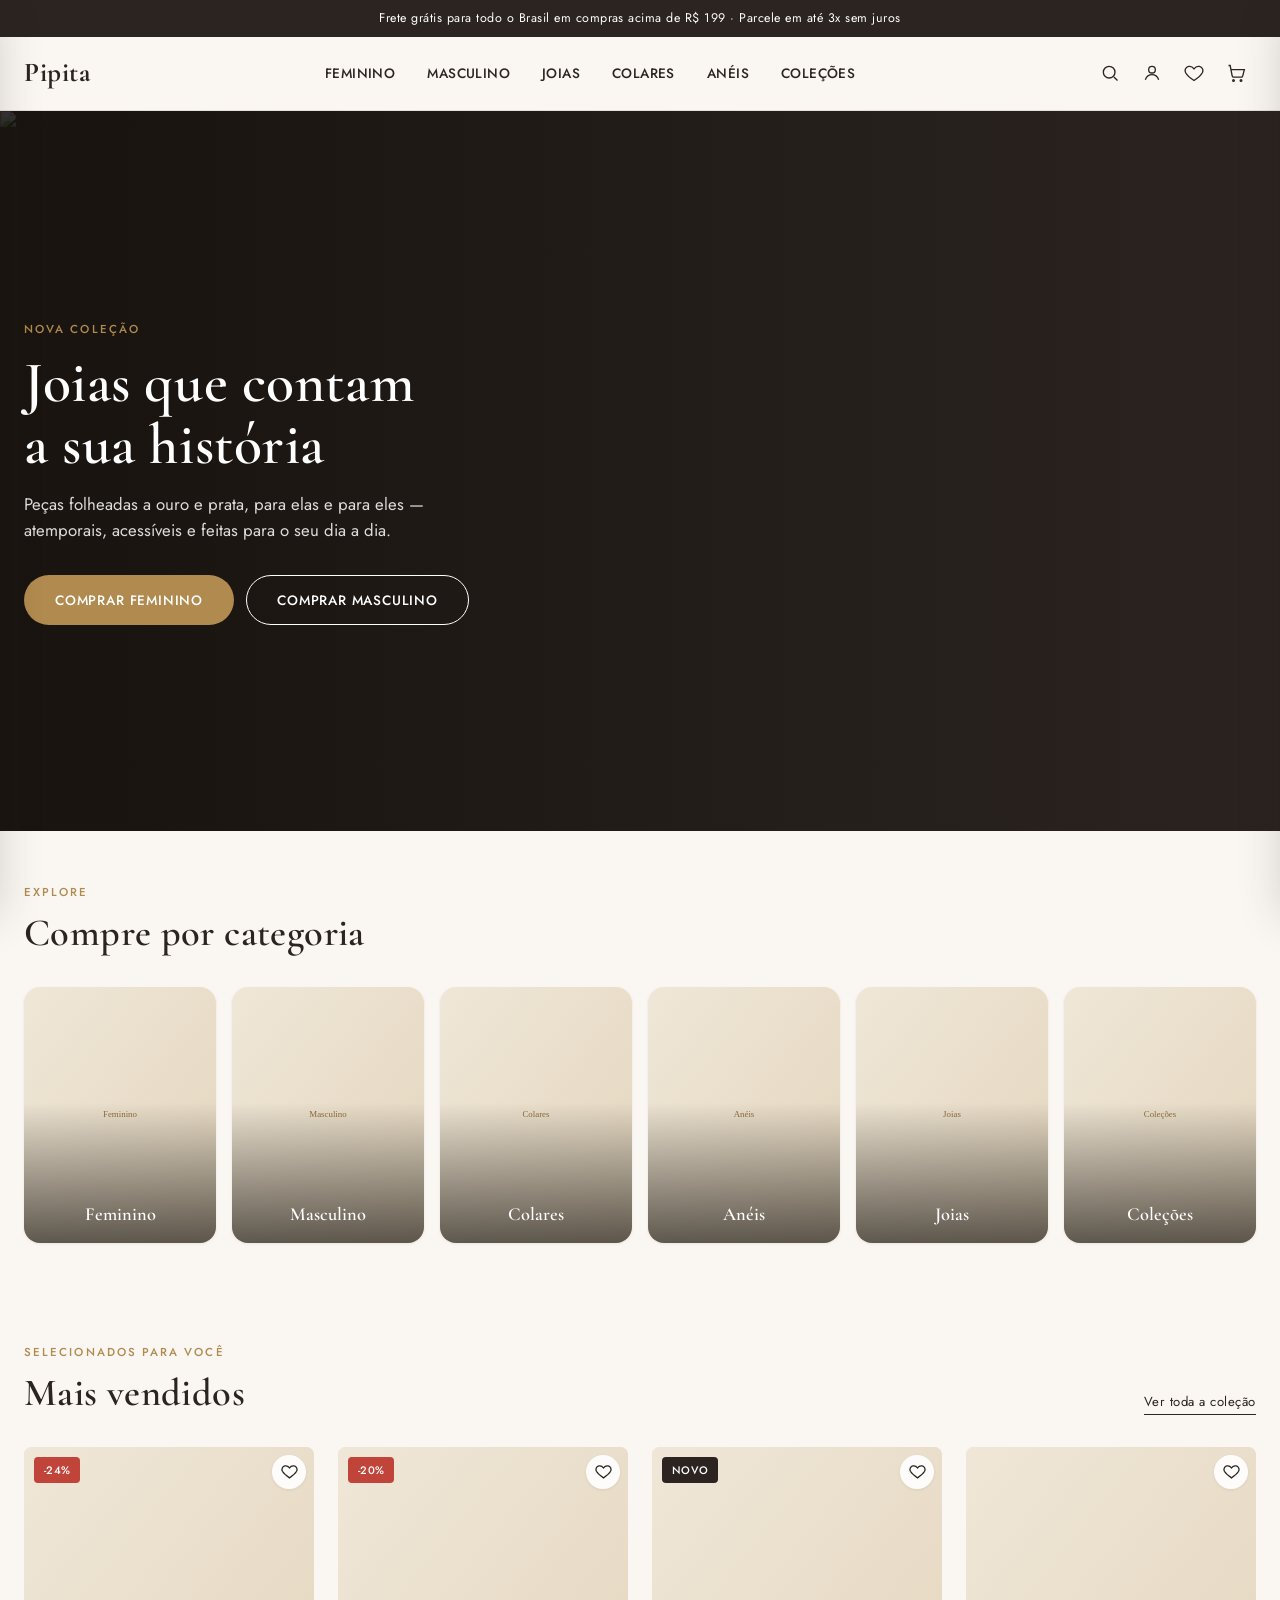
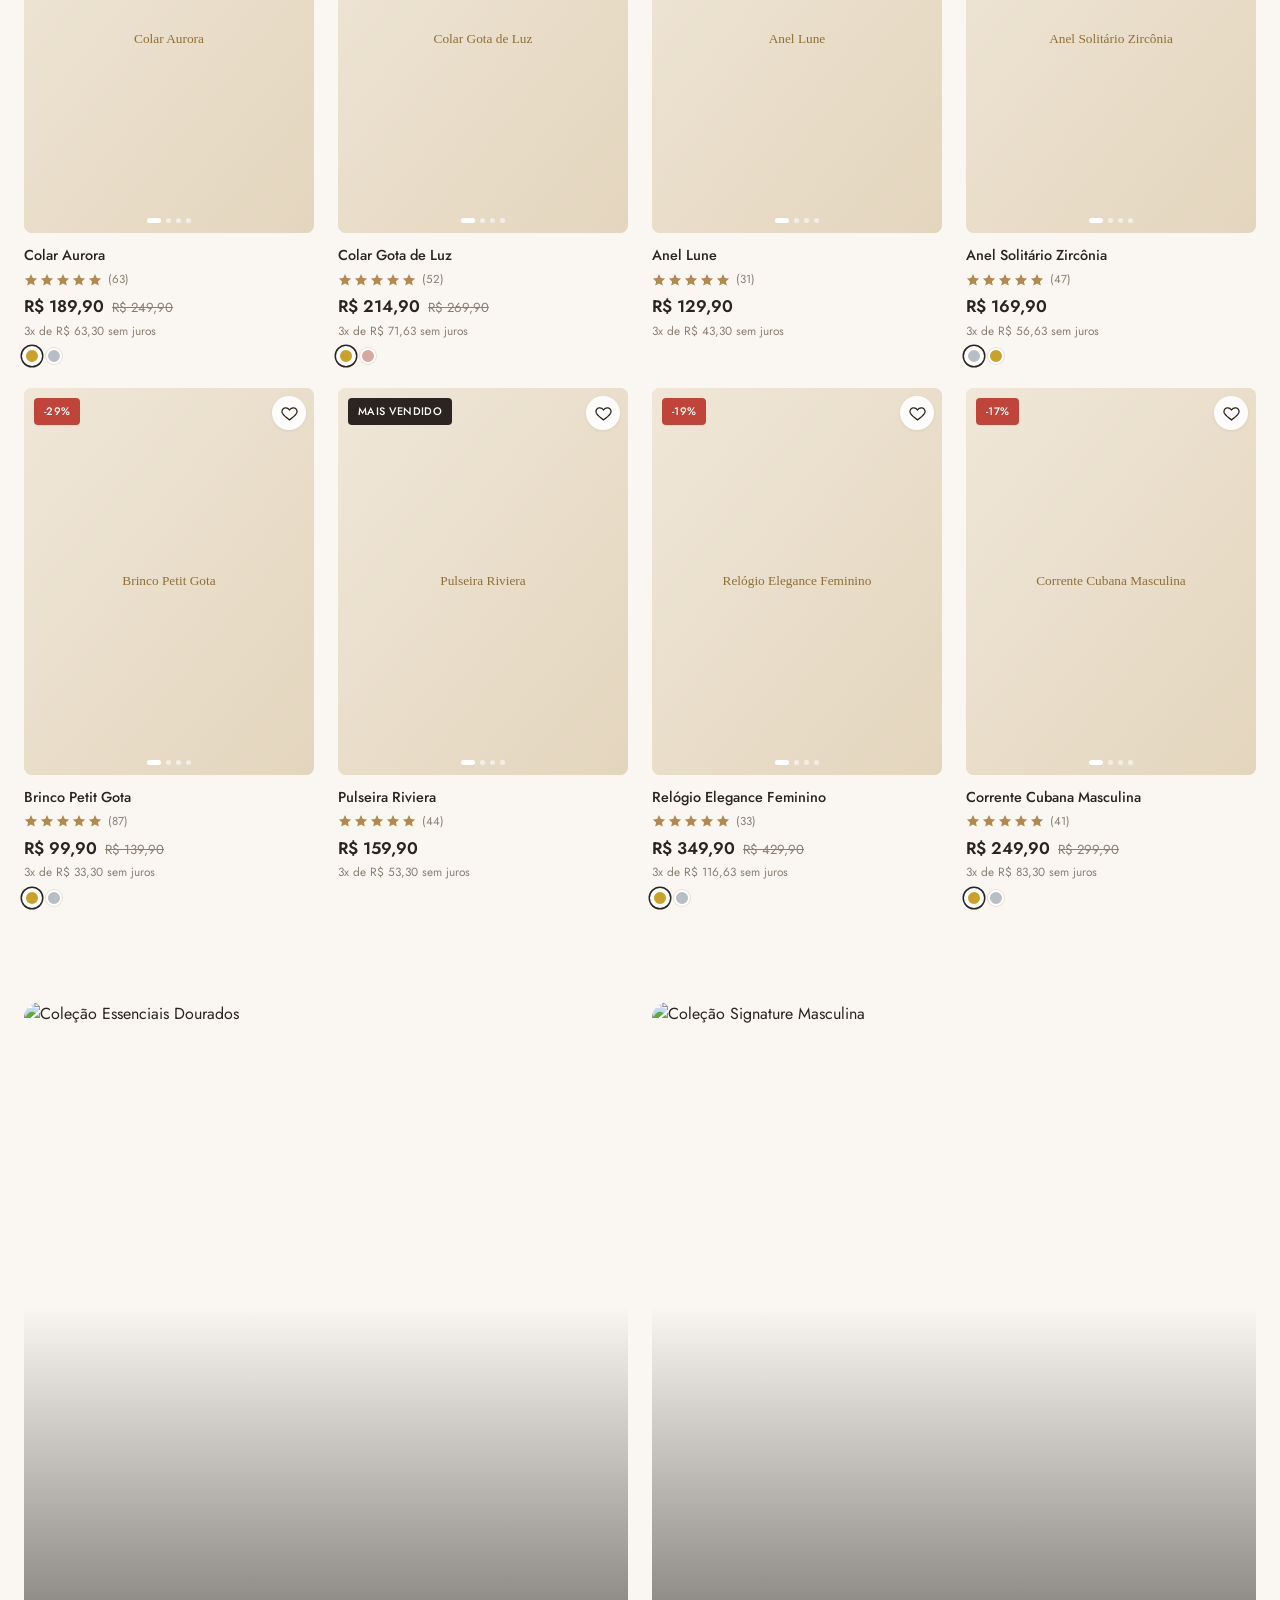
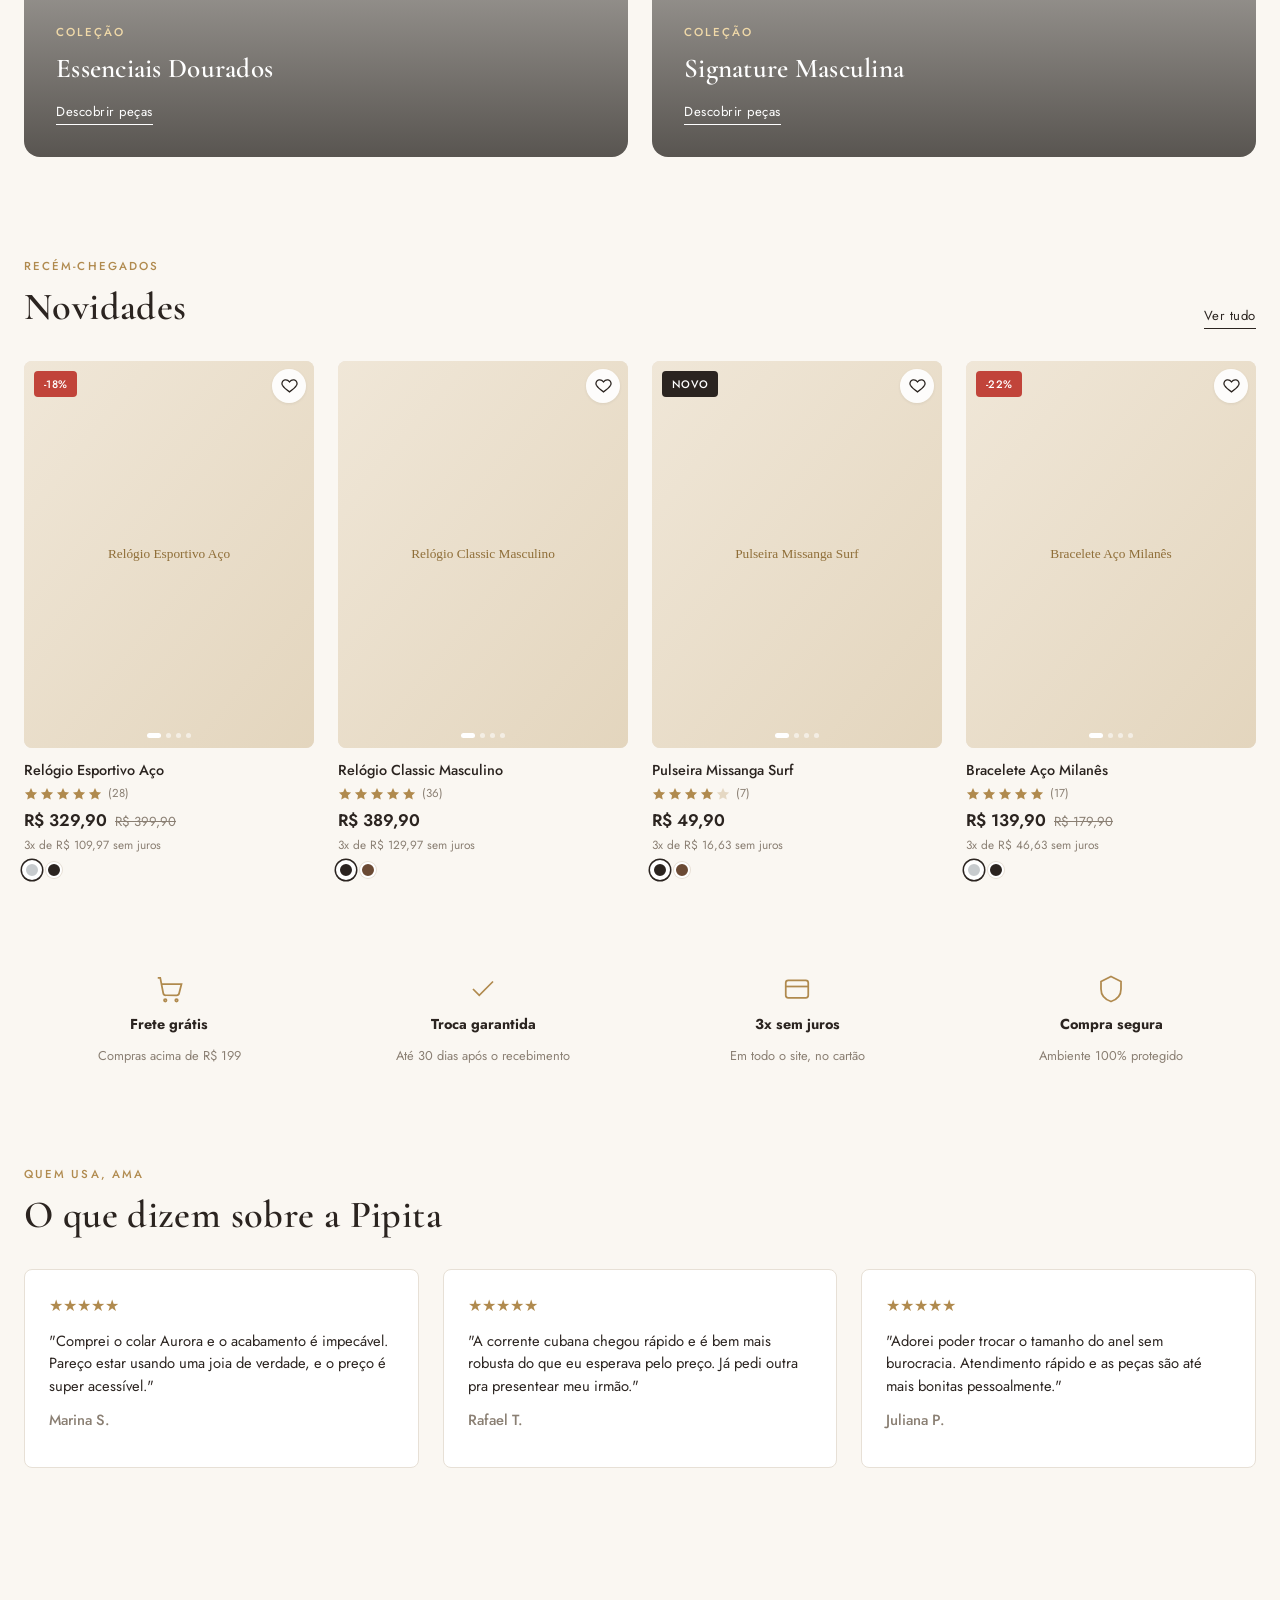
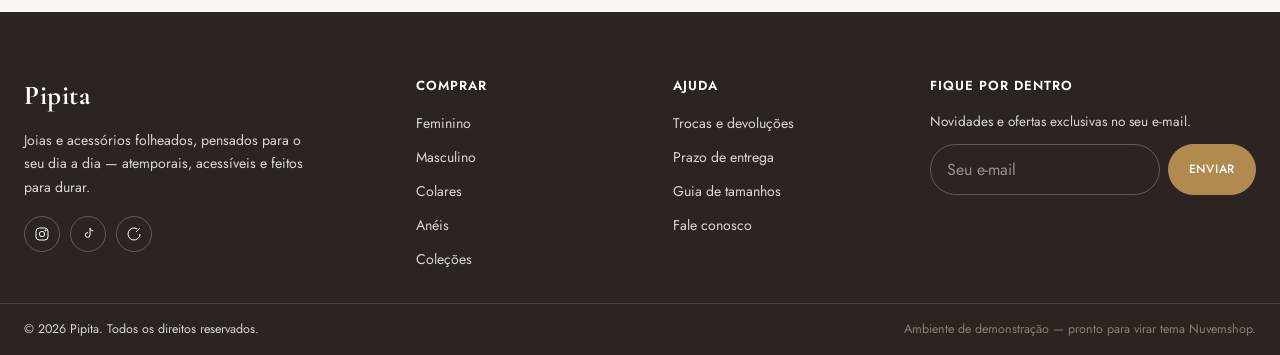
==== index.html @ d5a0c86f "primeiro commit" ====
<!DOCTYPE html>
<html lang="pt-BR">
<head>
<meta charset="UTF-8">
<meta name="viewport" content="width=device-width, initial-scale=1.0">
<title>Pipita — Joias e Acessórios</title>
<meta name="description" content="Joias e acessórios folheados para elas e para eles. Colares, anéis, brincos, pulseiras e relógios com frete grátis acima de R$199.">
<link rel="preconnect" href="https://fonts.googleapis.com">
<link rel="stylesheet" href="css/global.css">
<link rel="stylesheet" href="css/header.css">
<link rel="stylesheet" href="css/home.css">
<link rel="stylesheet" href="css/category.css">
<link rel="stylesheet" href="css/product.css">
<link rel="stylesheet" href="css/cart.css">
<link rel="stylesheet" href="css/account.css">
<link rel="stylesheet" href="css/responsive.css">
</head>
<body>
<a href="#main" class="skip-link">Pular para o conteúdo</a>
<div data-slot="header" id="siteHeaderSlot"></div>

<main id="main">

  <section class="hero">
    <div class="hero-bg">
      <img src="https://images.unsplash.com/photo-1515562141207-7a88fb7ce338?auto=format&fit=crop&w=1800&q=80" alt="Joias Pipita em destaque" onerror="handleImgError(this)">
    </div>
    <div class="container">
      <div class="hero-content reveal is-visible">
        <span class="eyebrow">Nova coleção</span>
        <h1>Joias que contam<br>a sua história</h1>
        <p>Peças folheadas a ouro e prata, para elas e para eles — atemporais, acessíveis e feitas para o seu dia a dia.</p>
        <div class="hero-actions">
          <a href="pages/categoria.html?gender=feminino" class="btn btn-gold">Comprar Feminino</a>
          <a href="pages/categoria.html?gender=masculino" class="btn btn-outline">Comprar Masculino</a>
        </div>
      </div>
    </div>
  </section>

  <section class="section-tight">
    <div class="container">
      <div class="section-head">
        <div>
          <span class="eyebrow">Explore</span>
          <h2>Compre por categoria</h2>
        </div>
      </div>
      <div class="cat-tiles" id="catTiles"></div>
    </div>
  </section>

  <section class="section-tight">
    <div class="container">
      <div class="section-head">
        <div>
          <span class="eyebrow">Selecionados para você</span>
          <h2>Mais vendidos</h2>
        </div>
        <a href="pages/categoria.html" class="link-arrow">Ver toda a coleção</a>
      </div>
      <div class="product-grid" id="bestSellersGrid"></div>
    </div>
  </section>

  <section class="section-tight">
    <div class="container">
      <div class="collection-split">
        <a class="collection-banner" href="pages/categoria.html?collection=essenciais-dourados">
          <img src="https://images.unsplash.com/photo-1599643478518-a784e5dc4c8f?auto=format&fit=crop&w=1000&q=80" alt="Coleção Essenciais Dourados" onerror="handleImgError(this)">
          <div class="collection-banner-content">
            <span class="eyebrow">Coleção</span>
            <h3>Essenciais Dourados</h3>
            <span class="link-arrow">Descobrir peças</span>
          </div>
        </a>
        <a class="collection-banner" href="pages/categoria.html?collection=signature-masculina">
          <img src="https://images.unsplash.com/photo-1524805444758-089113d48a6d?auto=format&fit=crop&w=1000&q=80" alt="Coleção Signature Masculina" onerror="handleImgError(this)">
          <div class="collection-banner-content">
            <span class="eyebrow">Coleção</span>
            <h3>Signature Masculina</h3>
            <span class="link-arrow">Descobrir peças</span>
          </div>
        </a>
      </div>
    </div>
  </section>

  <section class="section-tight">
    <div class="container">
      <div class="section-head">
        <div>
          <span class="eyebrow">Recém-chegados</span>
          <h2>Novidades</h2>
        </div>
        <a href="pages/categoria.html?sort=newest" class="link-arrow">Ver tudo</a>
      </div>
      <div class="product-grid" id="newArrivalsGrid"></div>
    </div>
  </section>

  <section class="section-tight">
    <div class="container">
      <ul class="trust-strip">
        <li>
          <svg viewBox="0 0 24 24"><path d="M3 3h2l2.4 12.4a2 2 0 0 0 2 1.6h8.7a2 2 0 0 0 2-1.6L22 8H6"/><circle cx="9" cy="21" r="1"/><circle cx="18" cy="21" r="1"/></svg>
          <strong>Frete grátis</strong><span>Compras acima de R$ 199</span>
        </li>
        <li>
          <svg viewBox="0 0 24 24"><path d="M4 12l5 5L20 6"/></svg>
          <strong>Troca garantida</strong><span>Até 30 dias após o recebimento</span>
        </li>
        <li>
          <svg viewBox="0 0 24 24"><rect x="3" y="5" width="18" height="14" rx="2"/><path d="M3 10h18"/></svg>
          <strong>3x sem juros</strong><span>Em todo o site, no cartão</span>
        </li>
        <li>
          <svg viewBox="0 0 24 24"><path d="M12 2l8 4v6c0 5-3.5 8.5-8 10-4.5-1.5-8-5-8-10V6z"/></svg>
          <strong>Compra segura</strong><span>Ambiente 100% protegido</span>
        </li>
      </ul>
    </div>
  </section>

  <section class="section-tight">
    <div class="container">
      <div class="section-head">
        <div>
          <span class="eyebrow">Quem usa, ama</span>
          <h2>O que dizem sobre a Pipita</h2>
        </div>
      </div>
      <div class="testimonials">
        <div class="testimonial-card">
          <span class="stars">★★★★★</span>
          <p>"Comprei o colar Aurora e o acabamento é impecável. Pareço estar usando uma joia de verdade, e o preço é super acessível."</p>
          <p class="testimonial-name">Marina S.</p>
        </div>
        <div class="testimonial-card">
          <span class="stars">★★★★★</span>
          <p>"A corrente cubana chegou rápido e é bem mais robusta do que eu esperava pelo preço. Já pedi outra pra presentear meu irmão."</p>
          <p class="testimonial-name">Rafael T.</p>
        </div>
        <div class="testimonial-card">
          <span class="stars">★★★★★</span>
          <p>"Adorei poder trocar o tamanho do anel sem burocracia. Atendimento rápido e as peças são até mais bonitas pessoalmente."</p>
          <p class="testimonial-name">Juliana P.</p>
        </div>
      </div>
    </div>
  </section>

</main>

<div data-slot="footer" id="siteFooterSlot"></div>

<script src="js/data.js"></script>
<script src="js/ui.js"></script>
<script src="js/favorites.js"></script>
<script src="js/cart.js"></script>
<script src="js/search.js"></script>
<script src="js/layout.js"></script>
<script>
  const catTilesData = [
    { label:"Feminino", href:"pages/categoria.html?gender=feminino", img: PRODUCTS.find(p=>p.gender==="feminino").images[0] },
    { label:"Masculino", href:"pages/categoria.html?gender=masculino", img: PRODUCTS.find(p=>p.gender==="masculino").images[0] },
    { label:"Colares", href:"pages/categoria.html?category=colares", img: PRODUCTS.find(p=>p.category==="colares").images[0] },
    { label:"Anéis", href:"pages/categoria.html?category=aneis", img: PRODUCTS.find(p=>p.category==="aneis").images[0] },
    { label:"Joias", href:"pages/categoria.html", img: PRODUCTS.find(p=>p.category==="brincos").images[0] },
    { label:"Coleções", href:"pages/categoria.html?view=colecoes", img: PRODUCTS.find(p=>p.category==="relogios").images[0] },
  ];
  document.getElementById("catTiles").innerHTML = catTilesData.map(c => `
    <a class="cat-tile reveal is-visible" href="${c.href}">
      ${imgTag(c.img, c.label)}
      <span>${c.label}</span>
    </a>`).join("");

  renderProductGrid(document.getElementById("bestSellersGrid"), PRODUCTS.filter(p=>p.featured).slice(0,8));
  renderProductGrid(document.getElementById("newArrivalsGrid"), sortProducts(PRODUCTS,"newest").slice(0,4));
</script>
</body>
</html>
---- css/global.css ----
/* ============================================
   PIPITA — GLOBAL DESIGN SYSTEM
   ============================================ */
@import url('https://fonts.googleapis.com/css2?family=Cormorant+Garamond:wght@500;600;700&family=Jost:wght@400;500;600&display=swap');

:root{
  /* Colors */
  --primary:#B08A4E;
  --primary-dark:#8F6E38;
  --secondary:#2B2420;
  --background:#FAF7F2;
  --surface:#FFFFFF;
  --text:#2B2420;
  --muted:#8A7F73;
  --border:#E7E0D6;
  --accent:#B08A4E;
  --error:#B3432B;
  --success:#4C7A5E;
  --sale:#C1443A;
  --overlay:rgba(20,16,12,.55);

  /* Typography */
  --font-display:'Cormorant Garamond', serif;
  --font-body:'Jost', sans-serif;

  /* Radius */
  --radius-sm:4px;
  --radius-md:8px;
  --radius-lg:16px;
  --radius-full:999px;

  /* Shadows */
  --shadow-sm:0 1px 3px rgba(43,36,32,.08);
  --shadow-md:0 6px 20px rgba(43,36,32,.10);
  --shadow-lg:0 16px 40px rgba(43,36,32,.18);

  /* Spacing */
  --space-1:4px;
  --space-2:8px;
  --space-3:12px;
  --space-4:16px;
  --space-5:24px;
  --space-6:32px;
  --space-7:48px;
  --space-8:64px;
  --space-9:96px;

  /* Transitions */
  --ease:cubic-bezier(.4,0,.2,1);
  --t-fast:.18s var(--ease);
  --t-med:.32s var(--ease);
  --t-slow:.5s var(--ease);

  /* Layout */
  --container:1280px;
  --header-h:112px;
  --z-header:100;
  --z-drawer:200;
  --z-modal:300;
  --z-toast:400;
}

*,*::before,*::after{box-sizing:border-box;}
html{scroll-behavior:smooth;}
@media (prefers-reduced-motion:reduce){
  html{scroll-behavior:auto;}
  *,*::before,*::as{animation-duration:.001ms!important;animation-iteration-count:1!important;transition-duration:.001ms!important;}
}

body{
  margin:0;
  font-family:var(--font-body);
  color:var(--text);
  background:var(--background);
  -webkit-font-smoothing:antialiased;
  line-height:1.5;
}

img{max-width:100%;display:block;}
a{color:inherit;text-decoration:none;}
ul{list-style:none;margin:0;padding:0;}
button{font-family:inherit;cursor:pointer;background:none;border:none;color:inherit;}
input,select,textarea{font-family:inherit;font-size:1rem;color:inherit;}

.container{
  width:100%;
  max-width:var(--container);
  margin:0 auto;
  padding:0 var(--space-5);
}

h1,h2,h3,h4{
  font-family:var(--font-display);
  font-weight:600;
  letter-spacing:.01em;
  margin:0;
  color:var(--secondary);
}
h1{font-size:clamp(2.2rem,4.5vw,3.6rem);line-height:1.08;}
h2{font-size:clamp(1.8rem,3vw,2.5rem);line-height:1.15;}
h3{font-size:1.4rem;}
p{margin:0;}

.eyebrow{
  font-family:var(--font-body);
  font-size:.72rem;
  letter-spacing:.18em;
  text-transform:uppercase;
  color:var(--primary);
  font-weight:500;
}

a:focus-visible,button:focus-visible,input:focus-visible,select:focus-visible{
  outline:2px solid var(--primary);
  outline-offset:2px;
  border-radius:var(--radius-sm);
}

/* Buttons */
.btn{
  display:inline-flex;align-items:center;justify-content:center;gap:var(--space-2);
  padding:14px 30px;font-size:.85rem;letter-spacing:.06em;text-transform:uppercase;font-weight:500;
  border-radius:var(--radius-full);
  transition:transform var(--t-fast),background var(--t-fast),color var(--t-fast),border-color var(--t-fast);
  white-space:nowrap;border:1px solid transparent;
}
.btn:active{transform:scale(.97);}
.btn-primary{background:var(--secondary);color:#fff;}
.btn-primary:hover{background:var(--primary-dark);}
.btn-outline{background:transparent;border-color:var(--secondary);color:var(--secondary);}
.btn-outline:hover{background:var(--secondary);color:#fff;}
.btn-gold{background:var(--primary);color:#fff;}
.btn-gold:hover{background:var(--primary-dark);}
.btn-block{width:100%;}
.btn-sm{padding:10px 20px;font-size:.75rem;}
.btn:disabled{opacity:.5;cursor:not-allowed;}

.icon-btn{
  width:40px;height:40px;flex-shrink:0;
  display:inline-flex;align-items:center;justify-content:center;
  border-radius:50%;transition:background var(--t-fast);position:relative;
}
.icon-btn:hover{background:rgba(43,36,32,.06);}
.icon-btn svg{width:20px;height:20px;stroke:var(--secondary);fill:none;stroke-width:1.6;}

.badge-count{
  position:absolute;top:2px;right:2px;background:var(--primary);color:#fff;
  font-size:.62rem;font-weight:600;width:16px;height:16px;border-radius:50%;
  display:flex;align-items:center;justify-content:center;
}

/* Breadcrumb */
.breadcrumb{display:flex;flex-wrap:wrap;gap:6px;font-size:.8rem;color:var(--muted);margin-bottom:var(--space-4);}
.breadcrumb a{color:var(--muted);transition:color var(--t-fast);}
.breadcrumb a:hover{color:var(--primary);}
.breadcrumb span{color:var(--secondary);}

/* Section spacing */
.section{padding:var(--space-9) 0;}
.section-tight{padding:var(--space-7) 0;}
.section-head{display:flex;align-items:flex-end;justify-content:space-between;margin-bottom:var(--space-6);gap:var(--space-4);flex-wrap:wrap;}
.section-head h2{margin-top:var(--space-2);}
.link-arrow{font-size:.82rem;letter-spacing:.04em;border-bottom:1px solid var(--secondary);padding-bottom:2px;transition:opacity var(--t-fast);}
.link-arrow:hover{opacity:.6;}

/* Reveal on scroll */
.reveal{opacity:0;transform:translateY(24px);transition:opacity var(--t-slow),transform var(--t-slow);}
.reveal.is-visible{opacity:1;transform:translateY(0);}

/* Skip link */
.skip-link{position:absolute;left:-9999px;top:0;background:var(--secondary);color:#fff;padding:12px 20px;z-index:999;}
.skip-link:focus{left:var(--space-4);top:var(--space-4);}

/* Announcement bar */
.announce-bar{background:var(--secondary);color:#fff;text-align:center;font-size:.78rem;letter-spacing:.04em;padding:9px var(--space-4);}

/* Toasts */
.toast-wrap{position:fixed;bottom:var(--space-5);left:50%;transform:translateX(-50%);display:flex;flex-direction:column;gap:8px;z-index:var(--z-toast);width:min(340px,90vw);}
.toast{background:var(--secondary);color:#fff;padding:13px 18px;border-radius:var(--radius-md);font-size:.85rem;box-shadow:var(--shadow-lg);display:flex;align-items:center;gap:10px;animation:toastIn .3s var(--ease);transition:opacity .25s,transform .25s;}
.toast.error{background:var(--error);}
@keyframes toastIn{from{opacity:0;transform:translateY(12px);}to{opacity:1;transform:translateY(0);}}

/* Empty / state blocks */
.state-block{text-align:center;padding:var(--space-9) var(--space-4);display:flex;flex-direction:column;align-items:center;gap:var(--space-3);}
.state-block svg{width:52px;height:52px;stroke:var(--muted);fill:none;stroke-width:1.2;}
.state-block h3{margin-top:var(--space-2);}
.state-block p{color:var(--muted);max-width:340px;}
.is-hidden{display:none!important;}

/* Star rating */
.stars{display:inline-flex;gap:2px;color:var(--primary);}
.stars svg{width:14px;height:14px;fill:var(--primary);}

/* Newsletter form */
.form-row{display:flex;gap:8px;}
.form-row input{flex:1;padding:13px 16px;border:1px solid var(--border);border-radius:var(--radius-full);background:transparent;}

/* Chips (filtros) */
.chip{
  padding:9px 18px;border:1px solid var(--border);border-radius:var(--radius-full);
  font-size:.8rem;color:var(--secondary);background:var(--surface);transition:all var(--t-fast);white-space:nowrap;
}
.chip:hover{border-color:var(--primary);}
.chip.is-active{background:var(--secondary);border-color:var(--secondary);color:#fff;}

/* Swatches de cor (reutilizado em cards e página de produto) */
.swatch{
  width:22px;height:22px;border-radius:50%;background:var(--sw,#ccc);
  border:2px solid #fff;box-shadow:0 0 0 1px var(--border);cursor:pointer;transition:box-shadow var(--t-fast),transform var(--t-fast);
}
.swatch:hover{transform:scale(1.08);}
.swatch.is-active{box-shadow:0 0 0 2px var(--surface),0 0 0 3.5px var(--secondary);}

/* Utility */
.visually-hidden{position:absolute!important;width:1px;height:1px;overflow:hidden;clip:rect(0 0 0 0);white-space:nowrap;}
.mt-2{margin-top:var(--space-2);}
.mt-4{margin-top:var(--space-4);}
.text-muted{color:var(--muted);}
---- css/header.css ----
/* ============================================
   HEADER
   ============================================ */
.site-header{
  position:sticky;top:0;z-index:var(--z-header);
  background:var(--background);
  border-bottom:1px solid var(--border);
}
.header-row{
  display:flex;align-items:center;justify-content:space-between;
  gap:var(--space-4);padding:16px var(--space-5);
}
.logo{
  font-family:var(--font-display);font-weight:700;font-size:1.7rem;letter-spacing:.02em;color:var(--secondary);
}
.hamburger{display:none;}

.main-nav ul{display:flex;gap:var(--space-6);}
.main-nav a{
  font-size:.85rem;letter-spacing:.03em;text-transform:uppercase;font-weight:500;
  position:relative;padding:6px 0;transition:color var(--t-fast);
}
.main-nav a::after{
  content:"";position:absolute;left:0;bottom:0;width:0;height:1.5px;background:var(--primary);
  transition:width var(--t-fast);
}
.main-nav a:hover{color:var(--primary);}
.main-nav a:hover::after{width:100%;}

.header-actions{display:flex;align-items:center;gap:2px;}

/* ---------- Painel de busca ---------- */
.search-panel{
  position:fixed;left:0;right:0;top:0;
  background:var(--surface);border-bottom:1px solid var(--border);box-shadow:var(--shadow-md);
  max-height:0;overflow:hidden;opacity:0;transition:max-height var(--t-med),opacity var(--t-med);
  z-index:var(--z-drawer);
}
.search-panel.is-open{max-height:520px;opacity:1;overflow-y:auto;}
.search-panel-inner{display:flex;align-items:center;gap:var(--space-3);padding:var(--space-4) var(--space-5);}
.search-panel-inner svg{width:20px;height:20px;stroke:var(--muted);fill:none;stroke-width:1.6;flex-shrink:0;}
.search-panel-inner input{flex:1;border:none;background:transparent;font-size:1.1rem;padding:8px 0;}
.search-panel-inner input:focus{outline:none;}
.search-results{padding:0 var(--space-5) var(--space-5);}
.search-results:empty{padding:0;}
.search-suggest-list{display:flex;flex-direction:column;gap:2px;margin-bottom:var(--space-3);}
.search-suggest-list a{display:flex;align-items:center;gap:var(--space-3);padding:8px 4px;border-radius:var(--radius-sm);transition:background var(--t-fast);}
.search-suggest-list a:hover{background:var(--background);}
.search-suggest-list img{width:48px;height:56px;object-fit:cover;border-radius:var(--radius-sm);}
.search-suggest-list span{display:flex;flex-direction:column;gap:2px;font-size:.88rem;}
.search-suggest-list em{font-style:normal;color:var(--primary);font-size:.82rem;}
.search-empty{font-size:.88rem;color:var(--muted);}
.search-empty a{color:var(--primary);text-decoration:underline;}

/* ---------- Menu mobile (drawer lateral) ---------- */
.mobile-nav{
  position:fixed;top:0;left:0;height:100%;width:min(320px,86vw);
  background:var(--surface);z-index:var(--z-drawer);
  transform:translateX(-100%);transition:transform var(--t-med);
  display:flex;flex-direction:column;box-shadow:var(--shadow-lg);overflow-y:auto;
}
.mobile-nav.is-open{transform:translateX(0);}
.mobile-nav-head{display:flex;justify-content:space-between;align-items:center;padding:var(--space-5);border-bottom:1px solid var(--border);}
.mobile-nav ul{padding:var(--space-3) var(--space-5);}
.mobile-nav ul li a{display:block;padding:14px 0;font-size:1rem;border-bottom:1px solid var(--border);}
.mobile-nav-secondary{margin-top:auto;background:var(--background);}
.mobile-nav-secondary a{color:var(--muted);}

.scrim{
  position:fixed;inset:0;background:var(--overlay);
  z-index:calc(var(--z-drawer) - 1);
  opacity:0;visibility:hidden;transition:opacity var(--t-med),visibility var(--t-med);
}
.scrim.is-open{opacity:1;visibility:visible;}

@media (max-width:920px){
  .main-nav{display:none;}
  .hamburger{display:inline-flex;}
  .header-row{padding:14px var(--space-4);}
  .logo{font-size:1.4rem;}
}
---- css/home.css ----
/* ============================================
   HOME + PRODUCT CARD (usado em toda a loja)
   ============================================ */

/* ---------- Hero ---------- */
.hero{
  position:relative;min-height:min(86vh,720px);display:flex;align-items:center;
  overflow:hidden;background:var(--secondary);
}
.hero-bg{position:absolute;inset:0;}
.hero-bg img{width:100%;height:100%;object-fit:cover;opacity:.65;}
.hero-bg::after{content:"";position:absolute;inset:0;background:linear-gradient(90deg,rgba(20,16,12,.78) 10%,rgba(20,16,12,.25) 65%,rgba(20,16,12,.05));}
.hero-content{position:relative;z-index:1;max-width:560px;color:#fff;}
.hero-content .eyebrow{color:var(--primary);}
.hero-content h1{color:#fff;margin-top:var(--space-3);}
.hero-content p{color:rgba(255,255,255,.85);font-size:1.05rem;margin-top:var(--space-4);max-width:440px;}
.hero-actions{display:flex;gap:var(--space-3);margin-top:var(--space-6);flex-wrap:wrap;}
.hero-actions .btn-outline{border-color:#fff;color:#fff;}
.hero-actions .btn-outline:hover{background:#fff;color:var(--secondary);}

/* ---------- Category tiles ---------- */
.cat-tiles{display:grid;grid-template-columns:repeat(6,1fr);gap:var(--space-4);}
.cat-tile{
  position:relative;display:block;border-radius:var(--radius-lg);overflow:hidden;aspect-ratio:3/4;
  box-shadow:var(--shadow-sm);transition:transform var(--t-med),box-shadow var(--t-med);
}
.cat-tile:hover{transform:translateY(-4px);box-shadow:var(--shadow-md);}
.cat-tile img{width:100%;height:100%;object-fit:cover;transition:transform var(--t-slow);}
.cat-tile:hover img{transform:scale(1.06);}
.cat-tile::after{content:"";position:absolute;inset:0;background:linear-gradient(to top,rgba(20,16,12,.65),rgba(20,16,12,0) 55%);}
.cat-tile span{
  position:absolute;left:0;right:0;bottom:14px;text-align:center;color:#fff;
  font-family:var(--font-display);font-size:1.15rem;font-weight:600;z-index:1;
}

/* ---------- Grid de produtos ---------- */
.product-grid{
  display:grid;grid-template-columns:repeat(4,1fr);gap:var(--space-5);
}

/* ---------- Card de produto ---------- */
.product-card{position:relative;}
.p-card-media{
  position:relative;aspect-ratio:3/4;border-radius:var(--radius-md);overflow:hidden;
  background:var(--border);cursor:grab;user-select:none;
}
.p-card-media:active{cursor:grabbing;}
.p-card-media-link{display:block;height:100%;width:100%;}
.p-card-track{display:flex;height:100%;width:100%;transition:transform var(--t-fast);}
.p-card-slide{flex:0 0 100%;height:100%;width:100%;object-fit:cover;pointer-events:none;}

.p-badge{
  position:absolute;top:10px;left:10px;background:var(--secondary);color:#fff;
  font-size:.68rem;letter-spacing:.03em;padding:5px 10px;border-radius:var(--radius-sm);z-index:2;
  text-transform:uppercase;font-weight:500;
}
.p-badge.badge-sale{background:var(--sale);}
.p-badge.static{position:static;display:inline-flex;margin-bottom:var(--space-2);}

.p-card-fav{
  position:absolute;top:8px;right:8px;z-index:2;width:34px;height:34px;border-radius:50%;
  background:rgba(255,255,255,.92);display:flex;align-items:center;justify-content:center;
  box-shadow:var(--shadow-sm);transition:transform var(--t-fast);
}
.p-card-fav:hover{transform:scale(1.08);}
.p-card-fav svg{width:17px;height:17px;stroke:var(--secondary);fill:none;stroke-width:1.8;transition:all var(--t-fast);}
.p-card-fav.is-active svg{fill:var(--sale);stroke:var(--sale);}

.p-card-dots{
  position:absolute;bottom:10px;left:0;right:0;display:flex;justify-content:center;gap:5px;z-index:2;
  pointer-events:none;
}
.p-card-dots span{width:5px;height:5px;border-radius:50%;background:rgba(255,255,255,.55);transition:background var(--t-fast),width var(--t-fast);}
.p-card-dots span.is-active{background:#fff;width:14px;border-radius:3px;}

.p-card-quick{
  position:absolute;left:8px;right:8px;bottom:10px;display:flex;gap:6px;z-index:3;
  opacity:0;transform:translateY(6px);transition:opacity var(--t-fast),transform var(--t-fast);
}
.p-card-media:hover .p-card-quick{opacity:1;transform:translateY(0);}
.btn-quick{
  flex:1;padding:9px 6px;font-size:.68rem;letter-spacing:.03em;text-transform:uppercase;font-weight:600;
  border-radius:var(--radius-full);text-align:center;transition:transform var(--t-fast),opacity var(--t-fast);
}
.btn-quick-cart{background:rgba(255,255,255,.95);color:var(--secondary);}
.btn-quick-cart:hover{background:#fff;}
.btn-quick-buy{background:var(--secondary);color:#fff;}
.btn-quick-buy:hover{background:var(--primary-dark);}

.p-card-body{padding-top:12px;}
.p-card-name{
  display:block;font-size:.9rem;font-weight:500;color:var(--secondary);
  overflow:hidden;text-overflow:ellipsis;white-space:nowrap;transition:color var(--t-fast);
}
.p-card-name:hover{color:var(--primary);}
.p-card-rating{display:flex;align-items:center;gap:6px;margin-top:4px;}
.p-card-reviews{font-size:.72rem;color:var(--muted);}
.p-card-price{display:flex;align-items:baseline;gap:8px;margin-top:6px;}
.price-now{font-size:1.05rem;font-weight:600;color:var(--secondary);}
.price-old{font-size:.82rem;color:var(--muted);text-decoration:line-through;}
.p-card-install{font-size:.74rem;color:var(--muted);margin-top:2px;}
.p-card-swatches{display:flex;gap:6px;margin-top:9px;}
.p-card-swatches .swatch{width:16px;height:16px;}

/* Touch devices: sempre mostrar ações rápidas (sem hover) */
@media (hover:none){
  .p-card-quick{opacity:1;transform:none;position:static;margin-top:9px;}
}

/* ---------- Coleções (banner duplo) ---------- */
.collection-split{display:grid;grid-template-columns:1fr 1fr;gap:var(--space-5);}
.collection-banner{position:relative;border-radius:var(--radius-lg);overflow:hidden;aspect-ratio:4/5;}
.collection-banner img{width:100%;height:100%;object-fit:cover;transition:transform var(--t-slow);}
.collection-banner:hover img{transform:scale(1.05);}
.collection-banner::after{content:"";position:absolute;inset:0;background:linear-gradient(to top,rgba(20,16,12,.7),transparent 60%);}
.collection-banner-content{position:absolute;left:0;right:0;bottom:0;padding:var(--space-6);color:#fff;z-index:1;}
.collection-banner-content .eyebrow{color:#f0d9a8;}
.collection-banner-content h3{color:#fff;font-size:1.7rem;margin-top:6px;}
.collection-banner-content .link-arrow{color:#fff;border-color:#fff;margin-top:var(--space-3);display:inline-block;}

/* ---------- Faixa de confiança ---------- */
.trust-strip{display:grid;grid-template-columns:repeat(4,1fr);gap:var(--space-5);text-align:center;}
.trust-strip li{display:flex;flex-direction:column;align-items:center;gap:10px;}
.trust-strip svg{width:30px;height:30px;stroke:var(--primary);fill:none;stroke-width:1.4;}
.trust-strip strong{font-size:.9rem;}
.trust-strip span{font-size:.8rem;color:var(--muted);}

/* ---------- Depoimentos ---------- */
.testimonials{display:grid;grid-template-columns:repeat(3,1fr);gap:var(--space-5);}
.testimonial-card{background:var(--surface);border:1px solid var(--border);border-radius:var(--radius-md);padding:var(--space-5);}
.testimonial-card p{font-size:.92rem;margin:var(--space-3) 0;}
.testimonial-name{font-size:.82rem;color:var(--muted);font-weight:500;}
---- css/category.css ----
/* ============================================
   CATEGORIA / LISTAGEM
   ============================================ */
.category-head{padding:var(--space-7) 0 var(--space-5);}
.category-head .eyebrow{margin-bottom:var(--space-2);display:block;}
.category-head p{color:var(--muted);margin-top:var(--space-2);max-width:520px;}

.filter-bar{
  display:flex;align-items:center;justify-content:space-between;gap:var(--space-4);
  padding:var(--space-4) 0;border-top:1px solid var(--border);border-bottom:1px solid var(--border);
  margin-bottom:var(--space-6);flex-wrap:wrap;
}
.filter-chips{display:flex;gap:8px;flex-wrap:wrap;overflow-x:auto;padding-bottom:2px;}
.filter-sort{display:flex;align-items:center;gap:var(--space-3);font-size:.85rem;flex-shrink:0;}
.filter-sort select{border:1px solid var(--border);border-radius:var(--radius-sm);padding:9px 12px;background:var(--surface);}
.result-count{color:var(--muted);}

/* ---------- Coleções (índice) ---------- */
.collections-grid{display:grid;grid-template-columns:repeat(3,1fr);gap:var(--space-5);}
.collection-card{position:relative;display:block;border-radius:var(--radius-lg);overflow:hidden;aspect-ratio:4/5;box-shadow:var(--shadow-sm);}
.collection-card-img{width:100%;height:100%;object-fit:cover;transition:transform var(--t-slow);}
.collection-card:hover .collection-card-img{transform:scale(1.06);}
.collection-card::after{content:"";position:absolute;inset:0;background:linear-gradient(to top,rgba(20,16,12,.6),transparent 55%);}
.collection-card-name{
  position:absolute;left:0;right:0;bottom:16px;text-align:center;color:#fff;z-index:1;
  font-family:var(--font-display);font-size:1.3rem;font-weight:600;
}
---- css/product.css ----
/* ============================================
   PÁGINA DE PRODUTO
   ============================================ */
.product-layout{
  display:grid;grid-template-columns:1fr 1fr;gap:var(--space-8);
  padding:var(--space-6) 0 var(--space-9);align-items:start;
}

/* ---------- Galeria ---------- */
.gallery{position:sticky;top:calc(var(--header-h) + var(--space-4));}
.gallery-main{
  position:relative;aspect-ratio:4/5;border-radius:var(--radius-lg);overflow:hidden;
  background:var(--border);cursor:grab;
}
.gallery-main:active{cursor:grabbing;}
.gallery-track{display:flex;height:100%;width:100%;transition:transform var(--t-fast);}
.gallery-slide{flex:0 0 100%;height:100%;width:100%;}
.gallery-slide img{width:100%;height:100%;object-fit:cover;pointer-events:none;}
.gallery-nav{
  position:absolute;top:50%;transform:translateY(-50%);width:40px;height:40px;border-radius:50%;
  background:rgba(255,255,255,.92);display:flex;align-items:center;justify-content:center;
  font-size:1.4rem;color:var(--secondary);box-shadow:var(--shadow-sm);z-index:2;transition:background var(--t-fast);
}
.gallery-nav:hover{background:#fff;}
.gallery-nav.prev{left:14px;}
.gallery-nav.next{right:14px;}
.gallery-dots{position:absolute;bottom:14px;left:0;right:0;display:flex;justify-content:center;gap:6px;z-index:2;}
.gallery-dots span{width:6px;height:6px;border-radius:50%;background:rgba(255,255,255,.6);transition:all var(--t-fast);}
.gallery-dots span.is-active{background:#fff;width:16px;border-radius:3px;}
.gallery-thumbs{display:flex;gap:10px;margin-top:var(--space-3);}
.gallery-thumb{
  width:72px;height:84px;border-radius:var(--radius-sm);overflow:hidden;flex-shrink:0;
  border:2px solid transparent;opacity:.65;transition:all var(--t-fast);
}
.gallery-thumb img{width:100%;height:100%;object-fit:cover;}
.gallery-thumb:hover{opacity:1;}
.gallery-thumb.is-active{border-color:var(--primary);opacity:1;}

/* ---------- Painel de informações ---------- */
.product-info h1{margin-top:6px;}
.product-price-row{display:flex;align-items:baseline;gap:12px;margin-top:var(--space-4);}
.product-price-row .price-now{font-size:1.9rem;font-weight:600;}
.product-price-row .price-old{font-size:1.1rem;}
.product-installments{font-size:.85rem;color:var(--muted);margin-top:6px;}
.product-desc{margin-top:var(--space-5);color:var(--text);font-size:.95rem;line-height:1.7;}

.variant-group{margin-top:var(--space-5);}
.variant-label{font-size:.85rem;display:block;margin-bottom:10px;}
.variant-label strong{color:var(--secondary);font-weight:600;}
.variant-swatches{display:flex;gap:10px;}
.variant-swatches .swatch{width:30px;height:30px;}
.variant-sizes{display:flex;gap:8px;flex-wrap:wrap;}
.size-opt{
  min-width:44px;height:44px;padding:0 12px;border:1px solid var(--border);border-radius:var(--radius-sm);
  font-size:.85rem;transition:all var(--t-fast);
}
.size-opt:hover{border-color:var(--primary);}
.size-opt.is-active{background:var(--secondary);border-color:var(--secondary);color:#fff;}

.product-actions{display:flex;gap:10px;margin-top:var(--space-6);align-items:stretch;}
.product-actions .btn{flex:1;padding:16px 20px;}
.fav-btn-lg{width:52px;height:52px;border:1px solid var(--border);border-radius:var(--radius-full);flex-shrink:0;}
.fav-btn-lg svg{width:20px;height:20px;}
.fav-btn-lg.is-active svg{fill:var(--sale);stroke:var(--sale);}

.trust-list{margin-top:var(--space-6);display:flex;flex-direction:column;gap:8px;}
.trust-list li{font-size:.85rem;color:var(--muted);}

.product-accordion{border-top:1px solid var(--border);padding:var(--space-4) 0;}
.product-accordion summary{
  cursor:pointer;font-weight:500;font-size:.95rem;display:flex;justify-content:space-between;align-items:center;
  list-style:none;
}
.product-accordion summary::-webkit-details-marker{display:none;}
.product-accordion summary::after{content:"+";font-size:1.3rem;color:var(--primary);}
.product-accordion[open] summary::after{content:"–";}
.product-accordion ul, .product-accordion p{margin-top:var(--space-3);font-size:.88rem;color:var(--muted);line-height:1.7;}
.product-accordion ul{display:flex;flex-direction:column;gap:6px;padding-left:var(--space-4);list-style:disc;}

.related-section{padding:var(--space-8) 0;border-top:1px solid var(--border);margin-top:var(--space-6);}
---- css/cart.css ----
/* ============================================
   CARRINHO — drawer + página completa
   ============================================ */
.cart-drawer{
  position:fixed;top:0;right:0;height:100%;width:min(430px,92vw);
  background:var(--surface);z-index:var(--z-drawer);
  transform:translateX(100%);transition:transform var(--t-med);
  display:flex;flex-direction:column;box-shadow:var(--shadow-lg);
}
.cart-drawer.is-open{transform:translateX(0);}
.cart-drawer-head{display:flex;justify-content:space-between;align-items:center;padding:var(--space-5);border-bottom:1px solid var(--border);}
.cart-drawer-body{flex:1;overflow-y:auto;padding:var(--space-5);}
.cart-drawer-foot{padding:var(--space-5);border-top:1px solid var(--border);}

.cart-item{display:flex;gap:var(--space-3);padding:var(--space-4) 0;border-bottom:1px solid var(--border);}
.cart-item img{width:84px;height:96px;object-fit:cover;border-radius:var(--radius-sm);flex-shrink:0;background:var(--background);}
.cart-item-body{flex:1;display:flex;flex-direction:column;min-width:0;}
.cart-item-name{font-size:.92rem;font-weight:500;overflow:hidden;text-overflow:ellipsis;white-space:nowrap;}
.cart-item-meta{font-size:.78rem;color:var(--muted);margin:2px 0 10px;}
.cart-item-row{display:flex;justify-content:space-between;align-items:center;margin-top:auto;gap:var(--space-2);}
.cart-item-actions{margin-top:8px;}
.cart-item-remove{
  font-size:.75rem;color:var(--muted);display:inline-flex;align-items:center;gap:5px;
  transition:color var(--t-fast);
}
.cart-item-remove:hover{color:var(--error);}
.cart-item-remove svg{stroke:currentColor;fill:none;stroke-width:1.6;}

.qty-stepper{display:inline-flex;align-items:center;border:1px solid var(--border);border-radius:var(--radius-full);overflow:hidden;}
.qty-stepper button{width:30px;height:30px;font-size:1rem;display:flex;align-items:center;justify-content:center;transition:background var(--t-fast);}
.qty-stepper button:hover{background:var(--background);}
.qty-stepper input{width:32px;text-align:center;border:none;background:transparent;font-size:.85rem;padding:0;}
.qty-stepper-lg button{width:44px;height:44px;font-size:1.2rem;}
.qty-stepper-lg input{width:44px;font-size:1rem;}

.cart-subtotal-row{display:flex;justify-content:space-between;font-size:.95rem;margin-bottom:var(--space-2);}
.cart-subtotal-row.total{font-weight:600;font-size:1.1rem;margin-top:var(--space-3);padding-top:var(--space-3);border-top:1px solid var(--border);}
.cart-shipnote{font-size:.78rem;color:var(--muted);margin-bottom:var(--space-4);background:var(--background);padding:10px 12px;border-radius:var(--radius-sm);}

/* Full cart page */
.cart-page-layout{display:grid;grid-template-columns:1fr 360px;gap:var(--space-7);padding:var(--space-6) 0 var(--space-9);align-items:start;}
.cart-list{background:var(--surface);border:1px solid var(--border);border-radius:var(--radius-md);padding:var(--space-5);}
.cart-list-head{display:flex;justify-content:space-between;align-items:center;padding-bottom:var(--space-3);margin-bottom:var(--space-2);font-size:.85rem;color:var(--muted);}
.cart-list-head button{font-size:.8rem;text-decoration:underline;color:var(--muted);transition:color var(--t-fast);}
.cart-list-head button:hover{color:var(--error);}
.cart-list .cart-item{align-items:center;}
.cart-list .cart-item img{width:100px;height:115px;}

.cart-summary{
  background:var(--surface);border:1px solid var(--border);border-radius:var(--radius-md);
  padding:var(--space-5);position:sticky;top:calc(var(--header-h) + var(--space-4));
}
.coupon-row{display:flex;gap:8px;margin:var(--space-4) 0;}
.coupon-row input{flex:1;padding:11px 14px;border:1px solid var(--border);border-radius:var(--radius-sm);}
.coupon-row button{border:1px solid var(--secondary);border-radius:var(--radius-sm);padding:0 16px;font-size:.8rem;}

@media (max-width:920px){
  .cart-page-layout{grid-template-columns:1fr;}
  .cart-summary{position:static;}
}
---- css/account.css ----
/* ============================================
   CONTA (login/cadastro) + FAVORITOS + BUSCA
   ============================================ */
.account-wrap{
  max-width:420px;margin:0 auto;padding:var(--space-9) var(--space-5);
}
.account-wrap h1{font-size:2rem;text-align:center;}
.account-wrap p.text-muted{text-align:center;margin-top:var(--space-2);}
.account-form{margin-top:var(--space-6);display:flex;flex-direction:column;gap:var(--space-4);}
.field{display:flex;flex-direction:column;gap:6px;}
.field label{font-size:.82rem;font-weight:500;}
.field input{padding:13px 16px;border:1px solid var(--border);border-radius:var(--radius-sm);background:var(--surface);}
.field input:focus{outline:none;border-color:var(--primary);}
.account-form .btn{margin-top:var(--space-2);}
.account-alt{text-align:center;margin-top:var(--space-6);font-size:.88rem;color:var(--muted);}
.account-alt a{color:var(--primary);text-decoration:underline;}
.form-check{display:flex;align-items:center;gap:8px;font-size:.85rem;color:var(--muted);}

.page-head-simple{padding:var(--space-7) 0 var(--space-5);}
.page-head-simple h1{font-size:2rem;}
.page-head-simple .result-count{margin-top:6px;display:block;}
---- css/responsive.css ----
/* ============================================
   FOOTER
   ============================================ */
.site-footer{background:var(--secondary);color:rgba(255,255,255,.82);margin-top:var(--space-9);}
.footer-top{
  display:grid;grid-template-columns:1.6fr 1fr 1fr 1.4fr;gap:var(--space-6);
  padding:var(--space-8) var(--space-5) var(--space-6);
}
.footer-brand .logo{color:#fff;}
.footer-brand p{margin-top:var(--space-3);font-size:.88rem;line-height:1.7;max-width:280px;}
.footer-social{display:flex;gap:10px;margin-top:var(--space-4);}
.footer-social a{
  width:36px;height:36px;border:1px solid rgba(255,255,255,.25);border-radius:50%;
  display:flex;align-items:center;justify-content:center;transition:background var(--t-fast);
}
.footer-social a:hover{background:rgba(255,255,255,.1);}
.footer-social svg{width:16px;height:16px;stroke:#fff;fill:none;stroke-width:1.5;}
.footer-col h4{color:#fff;font-family:var(--font-body);font-size:.82rem;text-transform:uppercase;letter-spacing:.08em;margin-bottom:var(--space-4);}
.footer-col ul{display:flex;flex-direction:column;gap:10px;}
.footer-col a{font-size:.88rem;transition:color var(--t-fast);}
.footer-col a:hover{color:var(--primary);}
.footer-newsletter p{font-size:.85rem;margin-bottom:var(--space-3);}
.footer-newsletter .form-row input{border-color:rgba(255,255,255,.25);color:#fff;}
.footer-newsletter .form-row input::placeholder{color:rgba(255,255,255,.5);}
.footer-bottom{
  display:flex;justify-content:space-between;flex-wrap:wrap;gap:8px;
  border-top:1px solid rgba(255,255,255,.14);padding:var(--space-4) var(--space-5);font-size:.78rem;
}

/* ============================================
   RESPONSIVE
   ============================================ */
@media (max-width:1180px){
  .product-grid{grid-template-columns:repeat(3,1fr);}
  .cat-tiles{grid-template-columns:repeat(3,1fr);}
  .footer-top{grid-template-columns:1fr 1fr;}
}
@media (max-width:920px){
  :root{--header-h:64px;}
  h1{font-size:clamp(1.9rem,7vw,2.6rem);}
  .hero{min-height:70vh;}
  .hero-content{padding:0 var(--space-2);}
  .product-layout{grid-template-columns:1fr;gap:var(--space-6);}
  .gallery{position:static;}
  .trust-strip{grid-template-columns:repeat(2,1fr);gap:var(--space-4);}
  .testimonials{grid-template-columns:1fr;}
  .collection-split{grid-template-columns:1fr;}
  .collections-grid{grid-template-columns:repeat(2,1fr);}
  .section{padding:var(--space-7) 0;}
}
@media (max-width:680px){
  .product-grid{grid-template-columns:repeat(2,1fr);gap:var(--space-3);}
  .cat-tiles{grid-template-columns:repeat(2,1fr);}
  .cart-page-layout{padding-top:var(--space-4);}
  .footer-top{grid-template-columns:1fr;padding:var(--space-7) var(--space-4);}
  .container{padding:0 var(--space-4);}
  .filter-bar{flex-direction:column;align-items:flex-start;}
  .p-badge{font-size:.62rem;padding:4px 8px;}
}
@media (max-width:480px){
  .product-grid{gap:var(--space-2);}
  .p-card-name{font-size:.82rem;}
  .price-now{font-size:.95rem;}
  .product-actions{flex-wrap:wrap;}
  .product-actions .btn{flex:1 1 100%;}
}
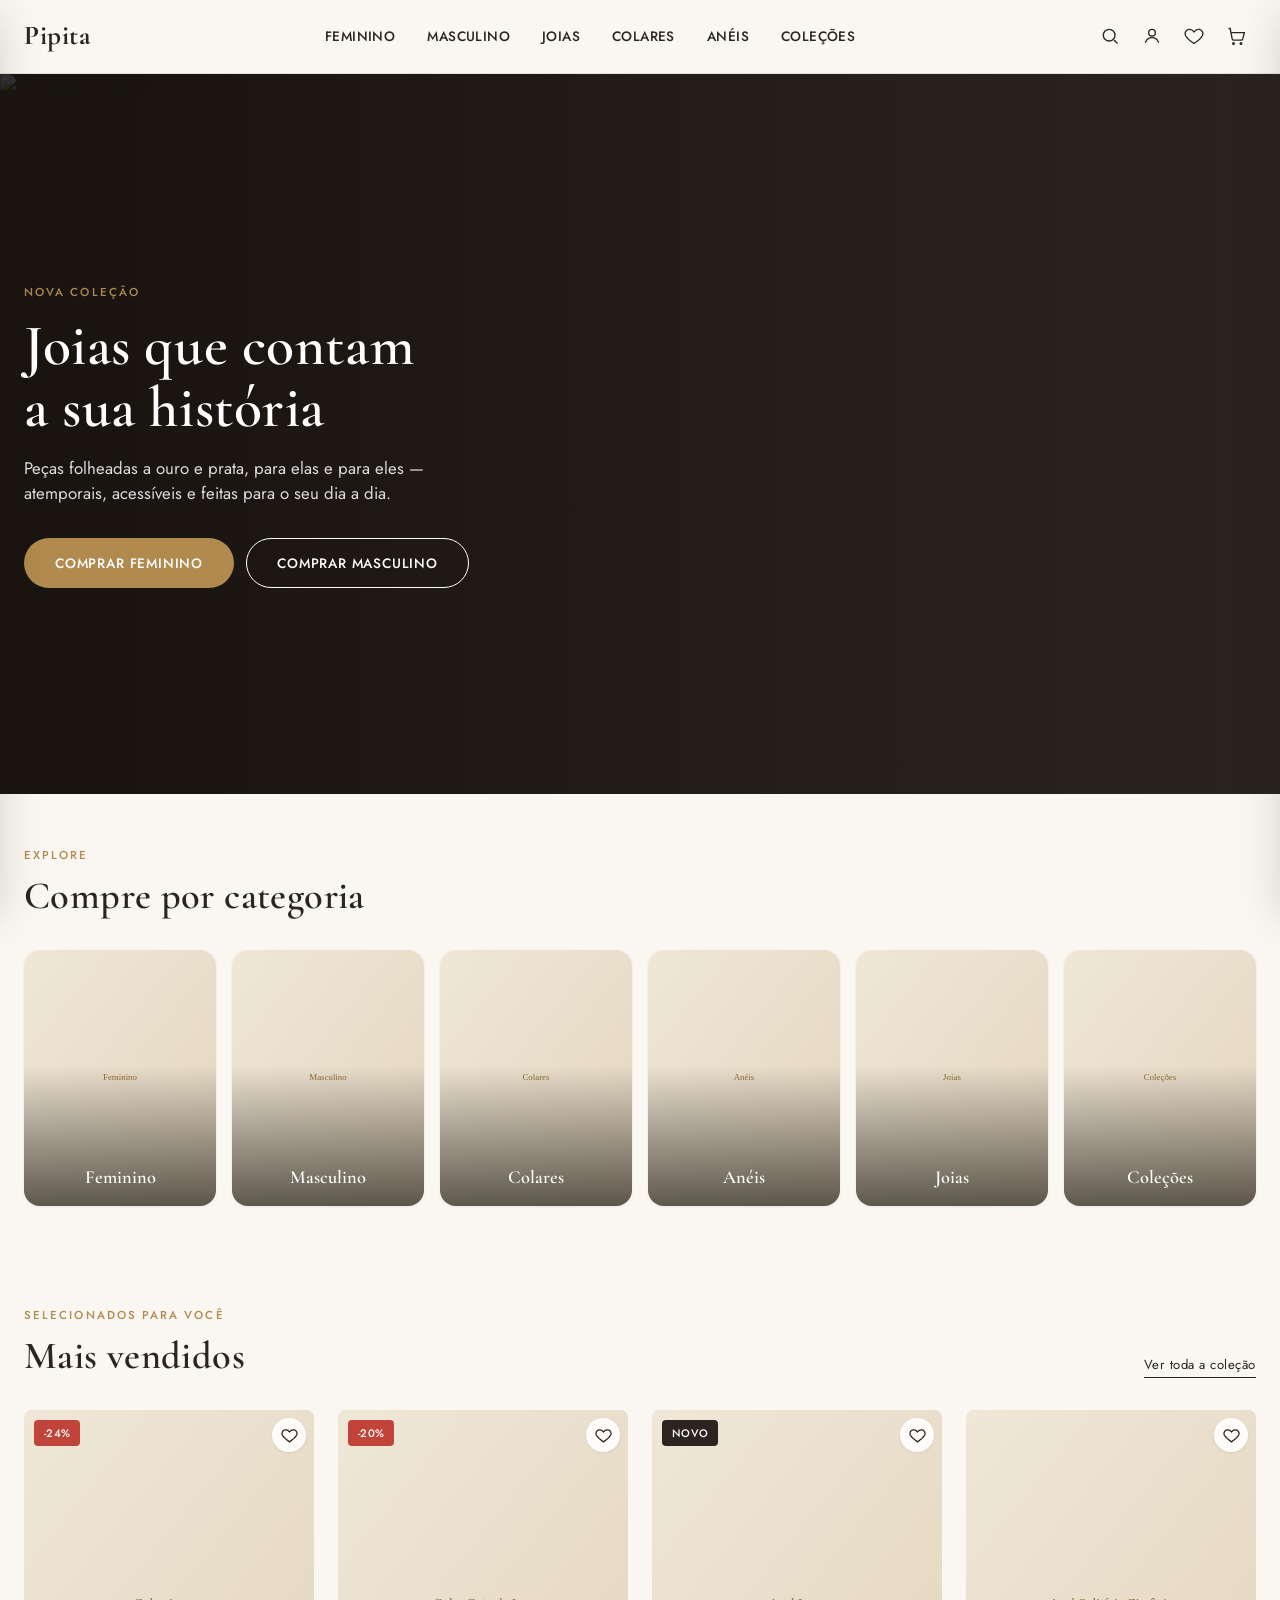
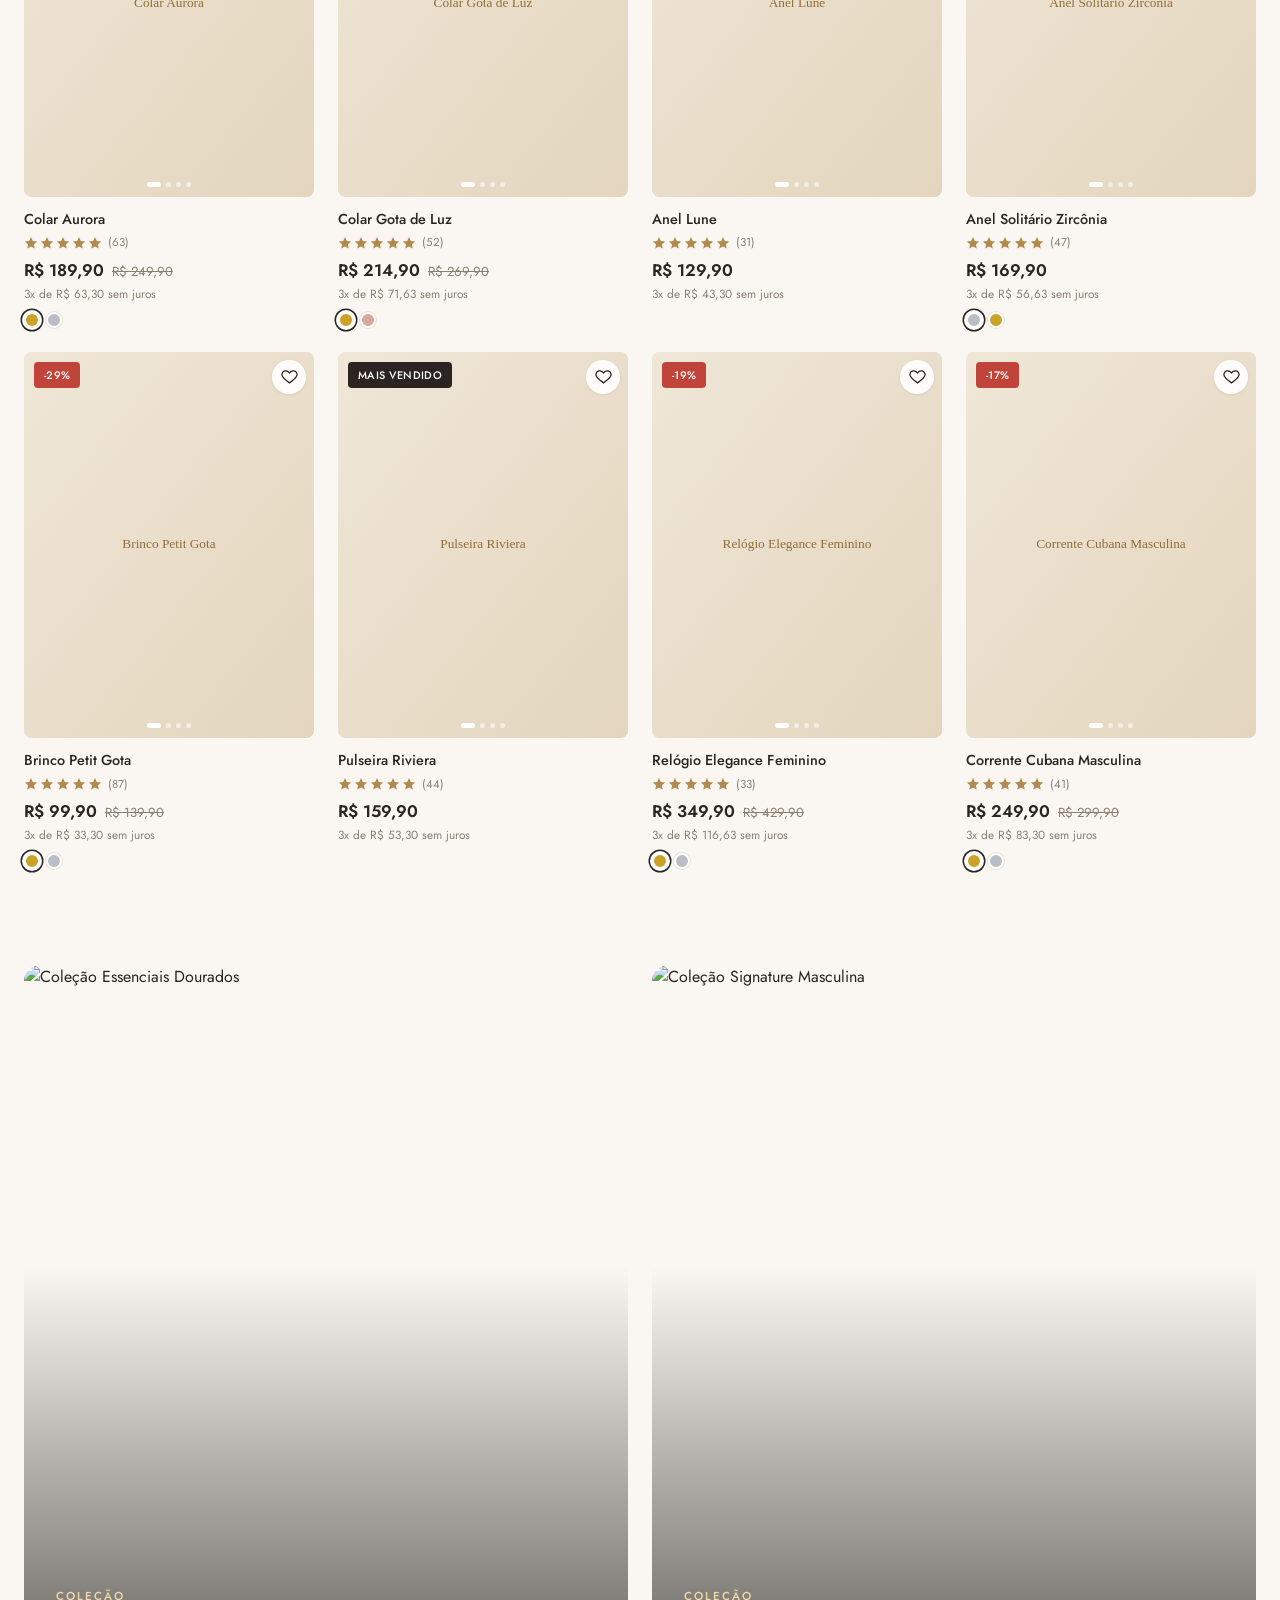
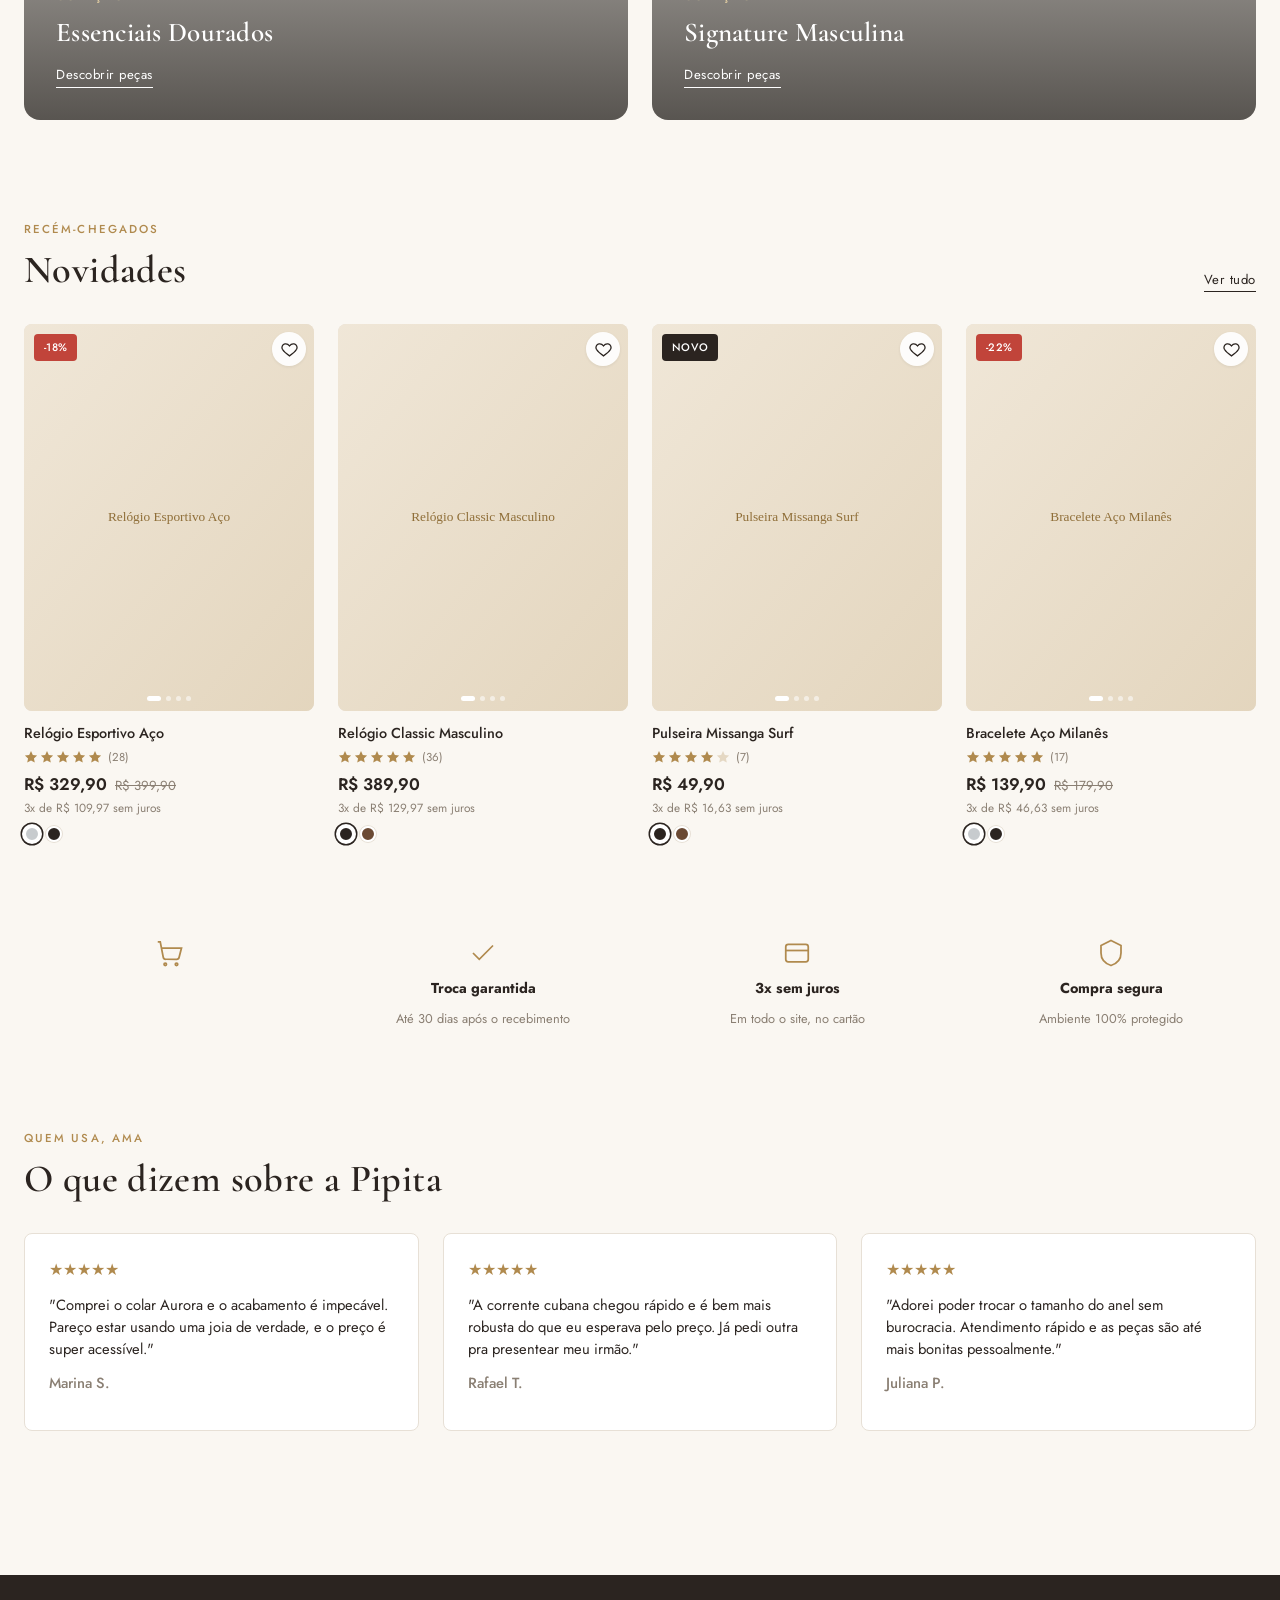
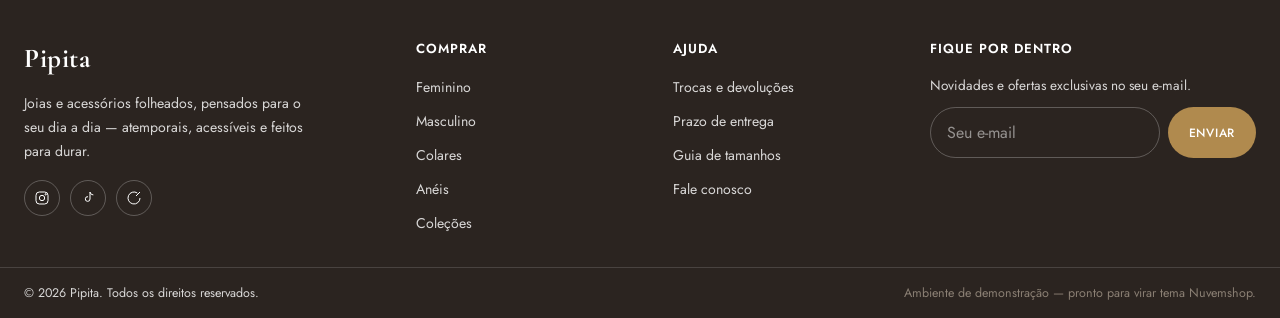
==== commit 00025fe8: "ajustando anuncio no topo" ====
--- a/index.html
+++ b/index.html
@@ -104,7 +104,7 @@
       <ul class="trust-strip">
         <li>
           <svg viewBox="0 0 24 24"><path d="M3 3h2l2.4 12.4a2 2 0 0 0 2 1.6h8.7a2 2 0 0 0 2-1.6L22 8H6"/><circle cx="9" cy="21" r="1"/><circle cx="18" cy="21" r="1"/></svg>
-          <strong>Frete grátis</strong><span>Compras acima de R$ 199</span>
+          
         </li>
         <li>
           <svg viewBox="0 0 24 24"><path d="M4 12l5 5L20 6"/></svg>
